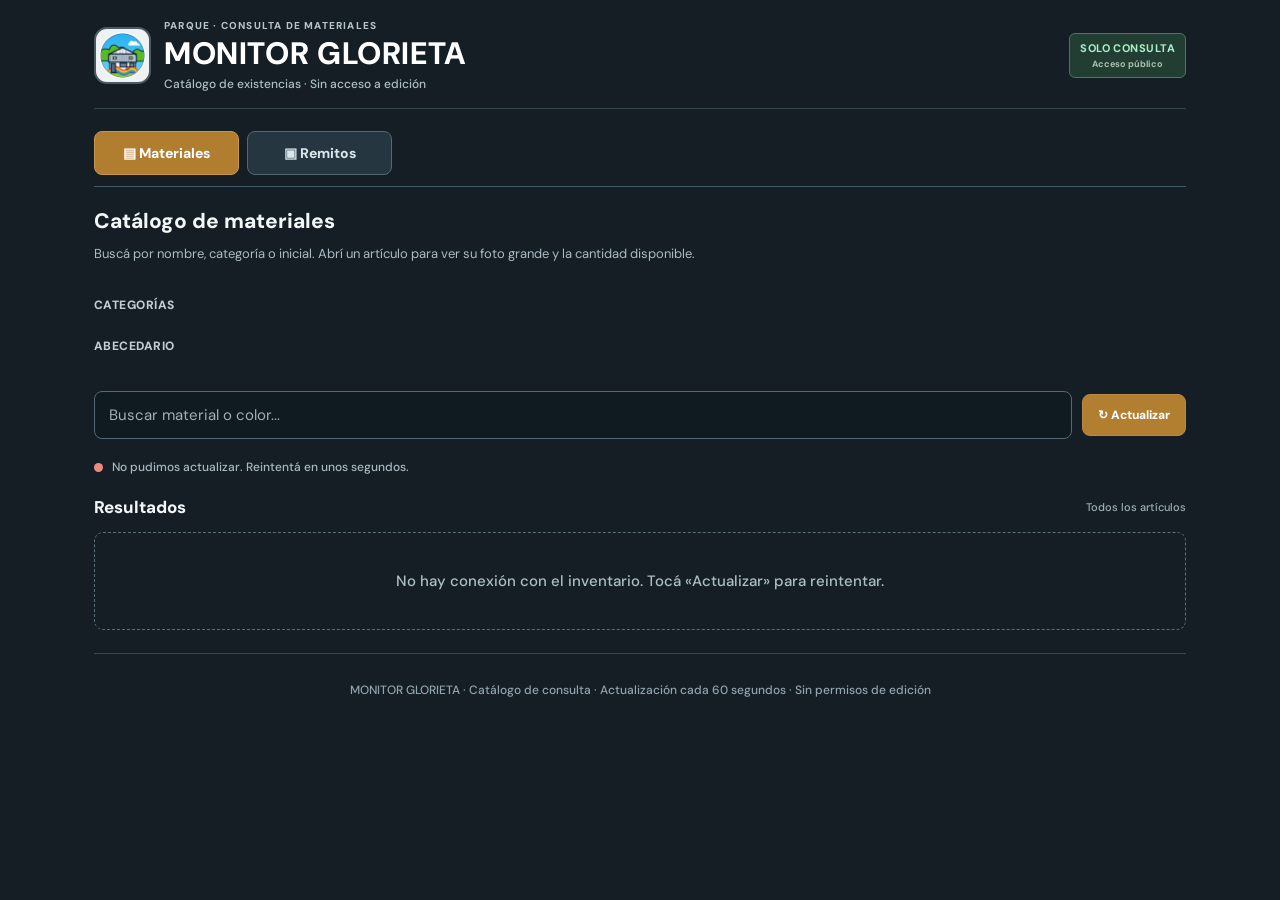
==== monitor.html @ c17a0bd2 "feat: sección Remitos preparados en Monitor con consulta y acceso PDF WhatsApp" ====
<!doctype html>
<html lang="es"><head><link rel="apple-touch-icon" sizes="180x180" href="./glorieta-icon-180.png?v=2"><link rel="icon" type="image/png" sizes="192x192" href="./glorieta-icon-192.png?v=2"><meta name="apple-mobile-web-app-capable" content="yes"><meta name="apple-mobile-web-app-status-bar-style" content="black-translucent"><link rel="manifest" href="./monitor.webmanifest"><link rel="icon" href="./favicon.svg?v=1" type="image/svg+xml"><link rel="shortcut icon" href="./favicon.svg?v=1">
<meta charset="utf-8"><meta name="viewport" content="width=device-width,initial-scale=1,viewport-fit=cover">
<meta name="theme-color" content="#19242c"><meta name="description" content="GLORIETA · Monitor de materiales. Consulta de stock compartida, solo lectura.">
<title>GLORIETA · Monitor de materiales</title>
<link rel="preconnect" href="https://fonts.googleapis.com">
<link href="https://fonts.googleapis.com/css2?family=DM+Sans:wght@400;500;600;700;800&family=Kalam:wght@400;700&family=Permanent+Marker&display=swap" rel="stylesheet">
<style>
:root{font-family:Inter,"DM Sans",Arial,sans-serif;color:#e9eef1;background:#0f151a}
*{box-sizing:border-box}body{margin:0;min-height:100vh;background:#10171c}
button,input{font:inherit}button{cursor:pointer}button:focus-visible,input:focus-visible{outline:2px solid #e4b660;outline-offset:2px}
.frame{max-width:1320px;min-height:100vh;margin:auto;padding:0;border:0;background:#11191f;box-shadow:none}
.board{min-height:100vh;background:#151e25;border:0;box-shadow:none;position:relative;overflow:visible}
.board:before{display:none}
.content{padding:0 24px 35px;max-width:1140px;margin:0 auto}
.head{display:flex;gap:13px;align-items:center;justify-content:flex-start;padding:19px 0 16px;border-bottom:1px solid #35454e;position:relative;flex-wrap:wrap}
.head .brand-logo{width:57px;height:57px;object-fit:contain;padding:3px;background:#eff2f3;border:2px solid #4b5b64;border-radius:13px;flex-shrink:0}
.head-copy{flex:1;min-width:150px}
.eyebrow{font-size:10px;letter-spacing:1.2px;font-weight:800;color:#b6c5cb;text-transform:uppercase;font-family:Inter,"DM Sans",Arial,sans-serif}
.head h1{font:800 clamp(23px,5vw,31px) Inter,"DM Sans",Arial,sans-serif;color:#fff;letter-spacing:.02em;line-height:1.2;margin:3px 0;text-shadow:none}
.subtitle{font:500 12px Inter,"DM Sans",Arial,sans-serif;color:#aebfc7;margin:4px 0 0;transform:none}
.stamp{padding:7px 10px;border-radius:6px;color:#a9efca;background:#223d32;border:1px solid #4a795f;font:750 11px Inter,"DM Sans",Arial,sans-serif;transform:none;text-align:center;letter-spacing:.04em}
.stamp small{display:block;color:#a9bfaf;font-size:9px;text-transform:none;letter-spacing:0;margin-top:3px}
.ribbon{display:none}
.stats{display:grid;grid-template-columns:repeat(3,minmax(0,1fr));gap:12px;margin:20px 0}
.stat{background:#202d36;border:1px solid #3e515b;border-radius:9px;color:#e6f0f2;min-height:95px;padding:16px;box-shadow:none;transform:none;position:relative}
.stat:nth-child(2),.stat:nth-child(3){background:#202d36;transform:none}
.stat:before{display:none}
.stat span{font:700 11px Inter,"DM Sans",Arial,sans-serif;color:#aebdc4;letter-spacing:.03em;text-transform:uppercase}
.stat b{display:block;font:800 clamp(30px,5vw,42px) Inter,"DM Sans",Arial,sans-serif;line-height:1.3;color:#fff;margin-top:4px}
.stat:nth-child(2) b{color:#82dcaa}.stat:nth-child(3) b{color:#f4b6a3}
.toolbar{display:flex;gap:10px;align-items:center;flex-wrap:wrap;margin:0 0 12px}
.search{flex:1;min-width:190px;max-width:none;border:1px solid #536874;border-radius:8px;padding:13px 14px;background:#101a21;color:#f0f5f5;box-shadow:none;font-size:15px}
.search::placeholder{color:#a1afb7}
.chip{border:1px solid #566771;background:#25333d;color:#dce6e8;border-radius:8px;padding:12px 13px;font-size:12px;font-weight:750}
.chip[aria-pressed="true"]{background:#2b5d48;color:#d9f8e8;border-color:#4e9b75}
.sync{border:1px solid #b78a47;background:#b27e30;color:#fff;border-radius:8px;padding:12px 15px;font-weight:800;box-shadow:none;font-size:12px}
.status{display:flex;align-items:center;gap:9px;color:#a7bac3;font:500 12px Inter,"DM Sans",Arial,sans-serif;min-height:22px;margin:17px 0}
.dot{width:9px;height:9px;border-radius:50%;background:#68c991;box-shadow:none;flex-shrink:0}
.dot.error{background:#ef897e;box-shadow:none}
.section-label{display:flex;justify-content:space-between;align-items:center;gap:12px;color:#f4f6f7;font-weight:800;font-size:17px;margin:18px 0 14px}
.section-label small{color:#9fafb7;font-size:11px;font-weight:500}
.cards{display:grid;grid-template-columns:repeat(2,minmax(0,1fr));gap:12px;padding:0}
.paper{position:relative;display:flex;flex-direction:column;transform:none!important;min-height:124px;border:1px solid #445763;border-radius:9px;padding:15px;background:#202e37!important;color:#eaf2f3;box-shadow:none}
.paper:before{display:none}.item-top{display:flex;gap:13px;align-items:flex-start;padding:0}
.thumb{height:75px;width:75px;flex-shrink:0;display:grid;place-items:center;background:#142029;border:1px solid #4d616b;box-shadow:none;transform:none;border-radius:7px;font-size:27px;overflow:hidden}
.thumb img{width:100%;height:100%;object-fit:cover}
.product-name{font:750 16px Inter,"DM Sans",Arial,sans-serif;line-height:1.3;color:#fff;margin:0;overflow-wrap:anywhere}
.meta{font:500 12px Inter,"DM Sans",Arial,sans-serif;color:#a7bac1;margin-top:8px}
.separator{border-top:1px solid #40525c;margin:13px 0 10px}
.stock{margin-top:auto;display:flex;align-items:center;gap:8px;flex-wrap:wrap}
.stock strong{font:850 27px Inter,"DM Sans",Arial,sans-serif;color:#eaf4f6;line-height:1.2}
.stock .unit{font:650 12px Inter,"DM Sans",Arial,sans-serif;color:#b7c5cb}
.tag{margin-left:auto;display:inline-block;transform:none;background:#284b39;border:1px solid #487b5e;border-radius:5px;color:#a9e8c3;padding:5px 7px;font:750 10px Inter,"DM Sans",Arial,sans-serif}
.tag.zero{background:#4c2829;border-color:#8b4e4b;color:#ffbdb6}
.tag.low{background:#4d3b22;border-color:#89703d;color:#f7ce84}
.empty{grid-column:1/-1;padding:38px 16px;border:1px dashed #59707c;border-radius:9px;text-align:center;font:500 15px Inter,"DM Sans",Arial,sans-serif;color:#acbfc5}
.footer{padding:28px 0;margin-top:23px;border-top:1px solid #364a54;font:500 12px Inter,"DM Sans",Arial,sans-serif;text-align:center;color:#91a5b0}
@media(max-width:680px){
 .content{padding:0 13px 30px}.head{padding:15px 0;gap:10px}.head .brand-logo{height:49px;width:49px}
 .head h1{font-size:21px}.head-copy{min-width:150px}.stamp{font-size:9px;padding:5px 8px}
 .stats{gap:8px;margin:16px 0}.stat{padding:12px 9px;min-height:79px}.stat span{font-size:9px}.stat b{font-size:27px}
 .toolbar .search{min-width:100%}.toolbar .chip,.toolbar .sync{flex:1}
 .cards{grid-template-columns:1fr;gap:10px}
 .paper{padding:13px;min-height:114px}.thumb{width:68px;height:68px}
 .product-name{font-size:15px}.stock strong{font-size:25px}.tag{font-size:10px}
}


/* Ficha de consulta: foto grande, información al costado y navegación móvil */
.paper{cursor:pointer;transition:border-color .15s,background .15s}
.paper:hover,.paper:focus-visible{border-color:#d2a453;background:#293c48!important}
.paper:focus-visible{outline:2px solid #dcb369;outline-offset:3px}
.detail-view{margin:18px 0 8px}
.detail-back{display:inline-flex;align-items:center;gap:9px;background:#263741;color:#f1f5f5;border:1px solid #637885;border-radius:8px;padding:12px 17px;font-weight:750;font-size:14px;margin:0 0 19px;cursor:pointer}
.detail-back:hover{background:#344b58}
.detail-panel{display:grid;grid-template-columns:minmax(0,1.05fr) minmax(0,1fr);gap:22px;align-items:start}
.detail-image{background:#101a21;border:1px solid #485c68;border-radius:12px;min-height:300px;aspect-ratio:1/1;display:flex;align-items:center;justify-content:center;overflow:hidden}
.detail-image img{width:100%;height:100%;max-height:650px;object-fit:contain}
.detail-placeholder{display:flex;flex-direction:column;align-items:center;gap:13px;color:#9cabb4}
.detail-placeholder span{font-size:84px}
.detail-placeholder small{font-size:13px}
.detail-info{background:#202e38;border:1px solid #435864;border-radius:12px;padding:25px;min-height:300px}
.detail-eyebrow{font-size:11px;letter-spacing:1.5px;text-transform:uppercase;color:#9eafb8;font-weight:800}
.detail-info h2{font-weight:800;font-size:clamp(24px,4vw,33px);line-height:1.2;overflow-wrap:anywhere;color:#fff;margin:10px 0 21px}
.detail-quantity{display:flex;gap:12px;align-items:baseline;flex-wrap:wrap;color:#a8eac6;padding:15px 0;border-top:1px solid #415764;border-bottom:1px solid #415764}
.detail-quantity strong{font-size:clamp(35px,7vw,49px);line-height:1.1}
.detail-quantity span{font-size:16px;font-weight:700}
.detail-state{display:inline-block;margin:16px 0 3px;padding:7px 12px;border-radius:6px;font-weight:800;font-size:11px;letter-spacing:.03em;background:#254b38;border:1px solid #4b8162;color:#a6ebc5}
.detail-state.zero{background:#4c2829;border-color:#884c49;color:#ffc2ba}
.detail-state.low{background:#4d3b22;border-color:#89703d;color:#f7ce84}
.detail-data{margin:12px 0 0;display:grid;grid-template-columns:repeat(2,minmax(0,1fr));gap:11px}
.detail-data>div{background:#16232b;border-radius:7px;padding:12px;min-width:0}
.detail-data dt{color:#97a9b3;font-size:11px;margin-bottom:7px;font-weight:700}
.detail-data dd{color:#eef4f4;font-size:14px;margin:0;font-weight:650;overflow-wrap:anywhere}
.detail-hint{font-size:12px;color:#a6b8c0;line-height:1.5;margin:18px 0 0}
[hidden]{display:none!important}
@media(max-width:720px){
 .detail-view{margin:13px 0}
 .detail-back{margin-bottom:13px;width:100%;justify-content:center}
 .detail-panel{grid-template-columns:1fr;gap:13px}
 .detail-image{min-height:0;aspect-ratio:4/3}
 .detail-image img{max-height:480px}
 .detail-info{min-height:0;padding:18px}
 .detail-info h2{font-size:23px}
 .detail-data{gap:8px}
 .detail-data>div{padding:10px}
}


/* Navegación de búsqueda sin contadores ni marketing de stock */
.catalog-intro{padding:20px 0 8px}
.catalog-intro h2{margin:0;color:#f4f7f8;font-size:21px;font-weight:800}
.catalog-intro p{font-size:13px;color:#a9bbc4;line-height:1.55;margin:9px 0}
.filters{margin:16px 0}
.filters-title{font-size:12px;font-weight:800;color:#c1ced4;letter-spacing:.04em;text-transform:uppercase;margin-bottom:9px}
.category-bar{display:flex;flex-wrap:wrap;gap:9px}
.filter-button{border:1px solid #52646c;background:#23313a;color:#e7eff0;border-radius:7px;padding:11px 15px;font-size:13px;font-weight:700}
.filter-button:hover,.letter-button:hover{background:#354a55}
.filter-button.selected,.letter-button.selected{background:#b98535;border-color:#d7a658;color:#fff}
.alphabet-bar{display:flex;gap:5px;overflow-x:auto;padding:3px 1px 9px;scrollbar-width:thin;scrollbar-color:#5d737d transparent;white-space:nowrap}
.letter-button{flex:0 0 auto;min-width:34px;height:38px;border-radius:6px;background:#202d35;color:#dce5e9;border:1px solid #50616a;font-size:12px;font-weight:750}
.letter-button:first-child{padding:0 10px}
.card-more{font-size:11px;margin-top:14px;color:#d1ac71;font-weight:750}
.paper{min-height:108px}
.stock,.separator{display:none!important}
@media(max-width:680px){
 .category-bar{display:grid;grid-template-columns:repeat(3,minmax(0,1fr));gap:7px}
 .filter-button{padding:12px 6px;font-size:12px}
 .filters{margin:14px 0}
 .catalog-intro h2{font-size:19px}
 .card-more{margin-top:9px}
}


.monitor-tabs{display:flex;gap:8px;margin-top:22px;border-bottom:1px solid #435965;padding-bottom:11px}
.monitor-tab{border:1px solid #536873;border-radius:8px;padding:12px 18px;color:#d8e5e9;background:#263640;font-size:14px;font-weight:800;min-width:145px}
.monitor-tab.active{border-color:#c79650;background:#b17d2e;color:#fff}
.remitos-view{padding-top:1px}
.remitos-cards{display:grid;grid-template-columns:repeat(2,minmax(0,1fr));gap:12px}
.remito-card{border:1px solid #465c69;border-radius:9px;background:#202e37;padding:17px;color:#ecf2f3;display:flex;flex-direction:column;gap:13px}
.remito-number{color:#f1bd71;font-size:19px;font-weight:850}
.remito-person{font-size:15px;font-weight:700;overflow-wrap:anywhere}
.remito-place{font-size:12px;color:#a8bac1;margin-top:6px;overflow-wrap:anywhere}
.remito-meta{font-size:11px;color:#a8bac1;display:flex;gap:9px;flex-wrap:wrap}
.remito-action{display:inline-flex;justify-content:center;align-items:center;text-decoration:none;color:#fff;background:#ac782c;padding:11px 15px;border-radius:7px;font-size:13px;font-weight:800}
.remito-action:hover{background:#ba883e}
.remito-info{font-size:11px;color:#aebcc3;line-height:1.5}
@media(max-width:680px){.monitor-tabs{margin-top:13px}.monitor-tab{flex:1;min-width:0;font-size:13px;padding:12px 10px}.remitos-cards{grid-template-columns:1fr}.remito-card{padding:14px}}

</style></head>
<body><div class="frame"><div class="board"><div class="content">
<header class="head">
<img class="brand-logo" src="./glorieta-icon-192.png" alt="Logo Glorieta">
<div class="head-copy"><div class="eyebrow">PARQUE · CONSULTA DE MATERIALES</div>
<h1>MONITOR GLORIETA</h1><p class="subtitle">Catálogo de existencias · Sin acceso a edición</p></div>
<div class="stamp">SOLO CONSULTA<small>Acceso público</small></div>
</header>
<nav class="monitor-tabs" aria-label="Secciones del Monitor">
<button id="tab-catalog" type="button" class="monitor-tab active" aria-current="page">▤ Materiales</button>
<button id="tab-remitos" type="button" class="monitor-tab">▣ Remitos</button>
</nav>
<div id="catalog-view">
<div class="catalog-intro"><h2>Catálogo de materiales</h2><p>Buscá por nombre, categoría o inicial. Abrí un artículo para ver su foto grande y la cantidad disponible.</p></div>
<div class="filters" aria-label="Filtrar por categoría">
<div class="filters-title">Categorías</div>
<div class="category-bar" id="categories" role="group" aria-label="Categorías de materiales"></div>
</div>
<div class="filters" aria-label="Buscar por inicial">
<div class="filters-title">Abecedario</div>
<div class="alphabet-bar" id="alphabet" role="group" aria-label="Inicial del producto"></div>
</div>
<div class="toolbar">
<input class="search" type="search" id="search" placeholder="Buscar material o color..." aria-label="Buscar productos">

<button class="sync" id="refresh" type="button">↻ Actualizar</button>
</div>
<div class="status" id="status" role="status" aria-live="polite"><span class="dot"></span><span>Conectando con el inventario...</span></div>
<div class="section-label"><span>Resultados</span><small id="filter-description">Todos los artículos</small></div><main class="cards" id="cards"><div class="empty">Consultando los materiales…</div></main>
</div>
<section id="detail-view" class="detail-view" aria-live="polite" hidden></section>
<section id="remitos-view" class="remitos-view" hidden>
 <div class="catalog-intro"><h2>Remitos preparados</h2><p>Consultá los remitos de GLORIETA y abrilos para compartir por WhatsApp o guardar como PDF. Solo se muestran los documentos listos para entregar.</p></div>
 <div class="toolbar"><input id="remitos-search" class="search" type="search" placeholder="Buscar por número, solicitante o destino..." aria-label="Buscar remitos"><button id="remitos-refresh" class="sync" type="button">↻ Actualizar</button></div>
 <div id="remitos-status" class="status" role="status" aria-live="polite">Consultando remitos...</div>
 <div id="remitos-list" class="remitos-cards"><div class="empty">Cargando documentos...</div></div>
</section>
<footer class="footer">MONITOR GLORIETA · Catálogo de consulta · Actualización cada 60 segundos · Sin permisos de edición</footer>
</div></div></div>
<script>
"use strict";
const ENDPOINT="https://czvchpltqyjqyopiiinl.supabase.co/functions/v1/glorieta-monitor";
const REMITO_ENDPOINT="https://czvchpltqyjqyopiiinl.supabase.co/functions/v1/glorieta-remito";
const $=id=>document.getElementById(id);
const escapeHtml=value=>String(value??"").replace(/[&<>"']/g,c=>({"&":"&amp;","<":"&lt;",">":"&gt;",'"':"&quot;","'":"&#39;"}[c]));
const numberFormat=new Intl.NumberFormat("es-AR",{maximumFractionDigits:2});
let all=[],loading=false,category="Todas",letter="Todas";
let currentSection="catalog",publicRemitos=[],remitosLoading=false,remitosLoaded=false;
const categoryNames=["Todas","Deportes","Farmacia","Librería","Taller","Varios"];
const letters=["Todas",..."ABCDEFGHIJKLMNÑOPQRSTUVWXYZ"];
function setTab(tab){
 currentSection=tab;
 const showRemitos=tab==="remitos";
 $("tab-catalog").classList.toggle("active",!showRemitos);
 $("tab-remitos").classList.toggle("active",showRemitos);
 $("tab-catalog").setAttribute("aria-current",showRemitos?"false":"page");
 $("tab-remitos").setAttribute("aria-current",showRemitos?"page":"false");
 $("remitos-view").hidden=!showRemitos;
 $("catalog-view").hidden=showRemitos;
 $("detail-view").hidden=true;
 if(showRemitos){
  history.replaceState(null,"",location.pathname+location.search+"#remitos");
  if(!remitosLoaded)loadPublicRemitos();
  else paintPublicRemitos();
 }else{
  history.replaceState(null,"",location.pathname+location.search);
  showCatalog();
 }
}
function paintPublicRemitos(){
 const needle=normalize($("remitos-search").value.trim());
 const list=publicRemitos.filter(r=>[r.numero,"REM-"+String(r.numero).padStart(5,"0"),r.solicitante_nombre,r.solicitante_apellido,r.destino].some(x=>normalize(x).includes(needle)));
 const root=$("remitos-list");
 if(!list.length){root.innerHTML='<div class="empty">'+(publicRemitos.length?"No encontramos remitos con esa búsqueda.":"Todavía no hay remitos preparados para consultar.")+'</div>';return}
 root.innerHTML=list.map(r=>{
  const url="./remito.html?id="+encodeURIComponent(r.id);
  const label="REM-"+String(r.numero).padStart(5,"0");
  const date=new Date(r.created_at).toLocaleDateString("es-AR");
  return '<article class="remito-card"><div><div class="remito-number">'+escapeHtml(label)+'</div><div class="remito-person">'+escapeHtml(r.solicitante_nombre+" "+r.solicitante_apellido)+'</div><div class="remito-place">Destino: '+escapeHtml(r.destino)+'</div></div><div class="remito-meta"><span>'+escapeHtml(date)+'</span><span>'+(r.es_prestamo?"Préstamo · devolución abierta":"Entrega de materiales")+'</span></div><a class="remito-action" href="'+escapeHtml(url)+'">Abrir remito · Compartir / PDF →</a><div class="remito-info">Documento de consulta. El enlace permite abrir el remito sin permisos de edición.</div></article>'
 }).join("");
}
async function loadPublicRemitos(){
 if(remitosLoading)return;
 remitosLoading=true;
 $("remitos-refresh").disabled=true;
 $("remitos-status").textContent="Actualizando lista de remitos...";
 try{
  const resp=await fetch(REMITO_ENDPOINT+"?list=1",{cache:"no-store"});
  if(!resp.ok)throw Error("No se pudo consultar el servidor");
  const body=await resp.json();
  if(!Array.isArray(body.remitos))throw Error("Respuesta no válida");
  publicRemitos=body.remitos;remitosLoaded=true;
  $("remitos-status").textContent="Lista de remitos preparados · Actualizada "+new Date().toLocaleTimeString("es-AR",{hour:"2-digit",minute:"2-digit"});
  paintPublicRemitos();
 }catch(e){
  $("remitos-status").textContent=e.message;
  if(!remitosLoaded)$("remitos-list").innerHTML='<div class="empty">No se pudieron cargar los remitos. Tocá «Actualizar» para reintentar.</div>';
 }finally{remitosLoading=false;$("remitos-refresh").disabled=false}
}

function currentCode(){
 const m=location.hash.match(/^#producto=(.*)$/);
 if(!m)return null;
 try{return decodeURIComponent(m[1])}catch{return null}
}
function detailFields(p){
 const vals=[["Categoría",p.category],["Código",p.code],["Color / variante",p.color],["Presentación",p.package_size],["Ubicación",p.location],["Vencimiento",p.expiration_date ? new Date(p.expiration_date+"T12:00:00").toLocaleDateString("es-AR") : "No informado"]];
 return vals.map(([label,value])=>'<div><dt>'+escapeHtml(label)+'</dt><dd>'+escapeHtml(value||"—")+'</dd></div>').join("");
}
function showDetail(code,focus=false){
 currentSection="catalog";$("remitos-view").hidden=true;
 const p=all.find(x=>x.code===code);
 if(!p){showCatalog();return}
 $("catalog-view").hidden=true;
 const box=$("detail-view");box.hidden=false;
 const qty=Number(p.quantity)||0,zero=qty<=0,low=qty>0&&qty<=3;
 const image=p.photo_url?'<img src="'+escapeHtml(p.photo_url)+'" alt="Foto ampliada de '+escapeHtml(p.name)+'" referrerpolicy="no-referrer">':'<div class="detail-placeholder"><span aria-hidden="true">📦</span><small>Este artículo todavía no tiene fotografía</small></div>';
 box.innerHTML='<button type="button" class="detail-back" id="detail-back">← Volver al catálogo</button><div class="detail-panel"><div class="detail-image">'+image+'</div><div class="detail-info"><div class="detail-eyebrow">Ficha del material · Solo consulta</div><h2>'+escapeHtml(p.name)+'</h2><div class="detail-quantity"><strong>'+numberFormat.format(qty)+'</strong><span>'+escapeHtml(p.unit||"unidades")+' disponibles</span></div><span class="detail-state '+(zero?"zero":low?"low":"")+'">'+(zero?"SIN STOCK":low?"QUEDAN POCOS":"DISPONIBLE")+'</span><dl class="detail-data">'+detailFields(p)+'</dl><p class="detail-hint">Información del inventario de GLORIETA. Esta pantalla no permite modificar cantidades ni reservar productos.</p></div></div>';
 $("detail-back").addEventListener("click",()=>{
  history.pushState(null,"",location.pathname+location.search);
  showCatalog(true);
 });
 if(focus){window.scrollTo(0,0);$("detail-back").focus({preventScroll:true})}
}
function showCatalog(focus=false){
 if(currentSection==="remitos")return;
 $("detail-view").hidden=true;
 $("catalog-view").hidden=false;
 if(focus){window.scrollTo(0,0);$("search").focus({preventScroll:true})}
}
function syncRoute(){
 if(location.hash==="#remitos"){currentSection="remitos";setTab("remitos");return}
 if(currentSection==="remitos"){currentSection="catalog";setTab("catalog")}
 const code=currentCode();
 if(code && all.length)showDetail(code);
 else if(!code)showCatalog();
}
function openDetail(code){
 history.pushState({code},"","#producto="+encodeURIComponent(code));
 showDetail(code,true);
}
window.addEventListener("popstate",syncRoute);
window.addEventListener("hashchange",syncRoute);

function normalize(s){return String(s??"").normalize("NFD").replace(/[\\u0300-\\u036f]/g,"").toLocaleUpperCase("es-AR")}
function renderFilters(){
 const cats=$("categories");cats.replaceChildren();
 for(const val of categoryNames){
  const b=document.createElement("button");b.type="button";b.className="filter-button"+(category===val?" selected":"");b.textContent=val;b.setAttribute("aria-pressed",String(category===val));
  b.addEventListener("click",()=>{category=val;paint()});cats.appendChild(b);
 }
 const abc=$("alphabet");abc.replaceChildren();
 for(const val of letters){
  const b=document.createElement("button");b.type="button";b.className="letter-button"+(letter===val?" selected":"");b.textContent=val==="Todas"?"Todas":val;b.setAttribute("aria-pressed",String(letter===val));
  b.addEventListener("click",()=>{letter=val;paint()});abc.appendChild(b);
 }
}
function paint(){
 const q=normalize($("search").value.trim());
 const filtered=all.filter(p=>(category==="Todas"||(p.category||"Varios")===category)
    &&(letter==="Todas"||(letter==="Ñ"?String(p.name||"").trim().toLocaleUpperCase("es-AR").startsWith("Ñ"):normalize(p.name).startsWith(letter)))
    &&[p.name,p.color,p.package_size,p.category].some(value=>normalize(value).includes(q)));
 $("filter-description").textContent=[category!=="Todas"?category:"Todas las categorías",letter!=="Todas"?"Letra "+letter:null].filter(Boolean).join(" · ");
 renderFilters();
 const frag=document.createDocumentFragment();
 if(!filtered.length){
  const node=document.createElement("div");node.className="empty";node.textContent=all.length?"No encontramos artículos para estos filtros. Podés cambiar la categoría, la letra o la búsqueda.":"El inventario todavía está vacío.";frag.appendChild(node);
 }
 for(const p of filtered){
  const el=document.createElement("article");el.className="paper";el.tabIndex=0;el.setAttribute("role","button");el.setAttribute("aria-label","Ver foto y detalles de "+p.name);el.addEventListener("click",()=>openDetail(p.code));el.addEventListener("keydown",e=>{if(e.key==="Enter"||e.key===" "){e.preventDefault();openDetail(p.code)}});
  const image=p.photo_url?'<img loading="lazy" referrerpolicy="no-referrer" src="'+escapeHtml(p.photo_url)+'" alt="Foto del artículo">':"📦";
  el.innerHTML='<div class="item-top"><div class="thumb">'+image+'</div><div><h2 class="product-name">'+escapeHtml(p.name)+'</h2><div class="meta">'+escapeHtml(p.category||"Varios")+(p.package_size?' · '+escapeHtml(p.package_size):"")+'</div><div class="card-more">Ver fotografía y detalle →</div></div></div>';
  frag.appendChild(el);
 }
 $("cards").replaceChildren(frag);
}
function setStatus(message,error=false){
 $("status").replaceChildren();
 const dot=document.createElement("span");dot.className="dot"+(error?" error":"");
 const label=document.createElement("span");label.textContent=message;
 $("status").append(dot,label);
}
async function refresh(){
 if(loading)return;
 loading=true;$("refresh").disabled=true;
 setStatus("Actualizando cantidades...");
 try{
  const controller=new AbortController();
  const timeout=setTimeout(()=>controller.abort(),14000);
  let res;
  try{res=await fetch(ENDPOINT,{method:"GET",cache:"no-store",signal:controller.signal})}finally{clearTimeout(timeout)}
  if(!res.ok)throw new Error("El servidor respondió "+res.status);
  const data=await res.json();
  if(!Array.isArray(data.products))throw Error("Respuesta incompleta");
  all=data.products;paint();syncRoute();
  setStatus("Inventario actualizado · "+new Date().toLocaleTimeString("es-AR",{hour:"2-digit",minute:"2-digit"})+" · Solo consulta");
 }catch(e){
  setStatus("No pudimos actualizar. "+(all.length?"Se muestran los últimos datos recibidos.":"Reintentá en unos segundos."),true);
  if(!all.length)$("cards").innerHTML='<div class="empty">No hay conexión con el inventario. Tocá «Actualizar» para reintentar.</div>';
 }finally{loading=false;$("refresh").disabled=false}
}
$("search").addEventListener("input",paint);

$("refresh").addEventListener("click",refresh);
document.addEventListener("visibilitychange",()=>{if(!document.hidden)refresh()});
$("tab-catalog").addEventListener("click",()=>setTab("catalog"));
$("tab-remitos").addEventListener("click",()=>setTab("remitos"));
$("remitos-search").addEventListener("input",paintPublicRemitos);
$("remitos-refresh").addEventListener("click",loadPublicRemitos);
refresh();if(location.hash==="#remitos")setTab("remitos");
setInterval(()=>{if(!document.hidden){if(currentSection==="remitos")loadPublicRemitos();else refresh()}},60000);
</script></body></html>
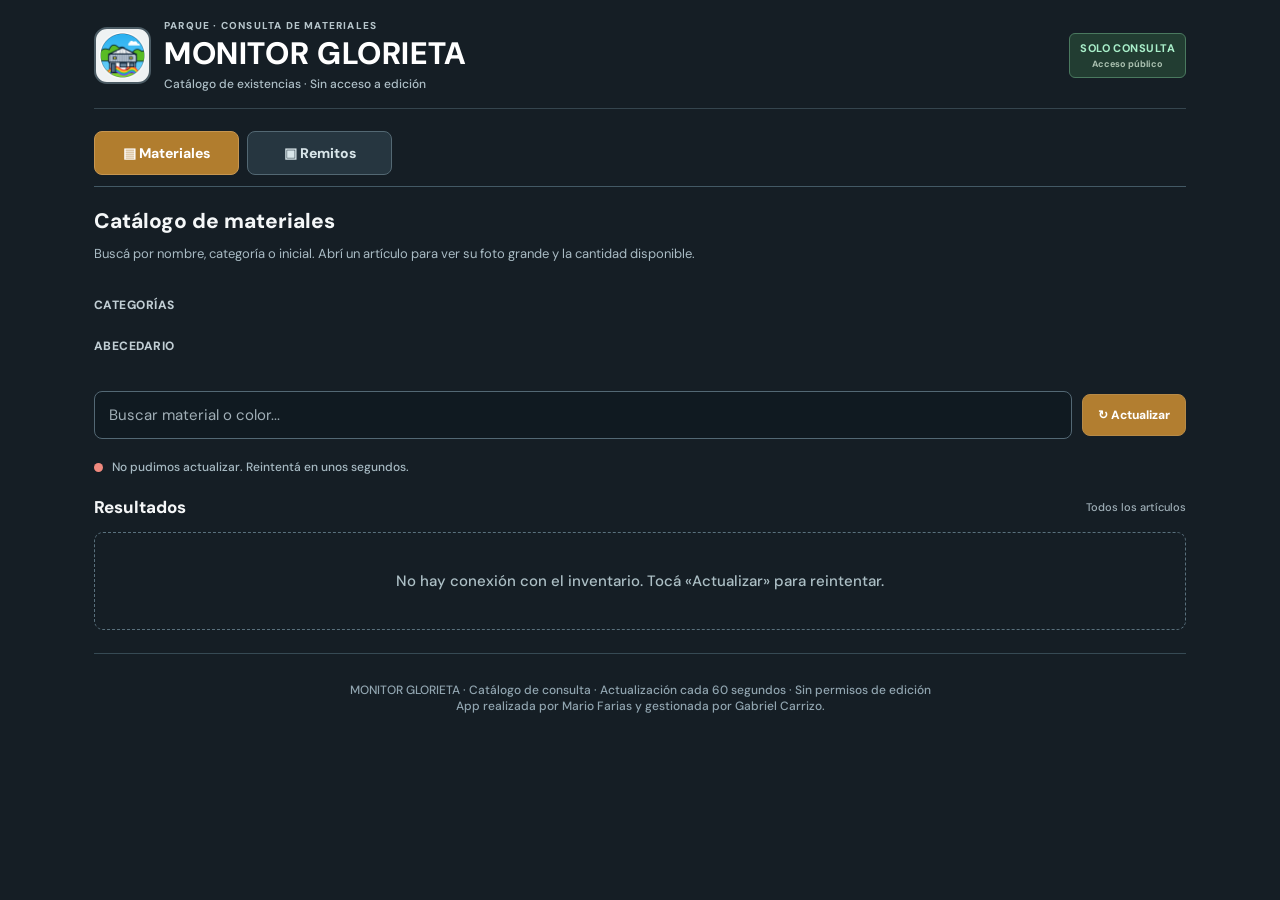
==== commit 3bbb33a1: "Agregar créditos al pie de Glorieta y Monitor" ====
--- a/monitor.html
+++ b/monitor.html
@@ -185,7 +185,8 @@
  <div id="remitos-status" class="status" role="status" aria-live="polite">Consultando remitos...</div>
  <div id="remitos-list" class="remitos-cards"><div class="empty">Cargando documentos...</div></div>
 </section>
-<footer class="footer">MONITOR GLORIETA · Catálogo de consulta · Actualización cada 60 segundos · Sin permisos de edición</footer>
+<footer class="footer">MONITOR GLORIETA · Catálogo de consulta · Actualización cada 60 segundos · Sin permisos de edición<br>
+<span>App realizada por Mario Farias y gestionada por Gabriel Carrizo.</span></footer>
 </div></div></div>
 <script>
 "use strict";
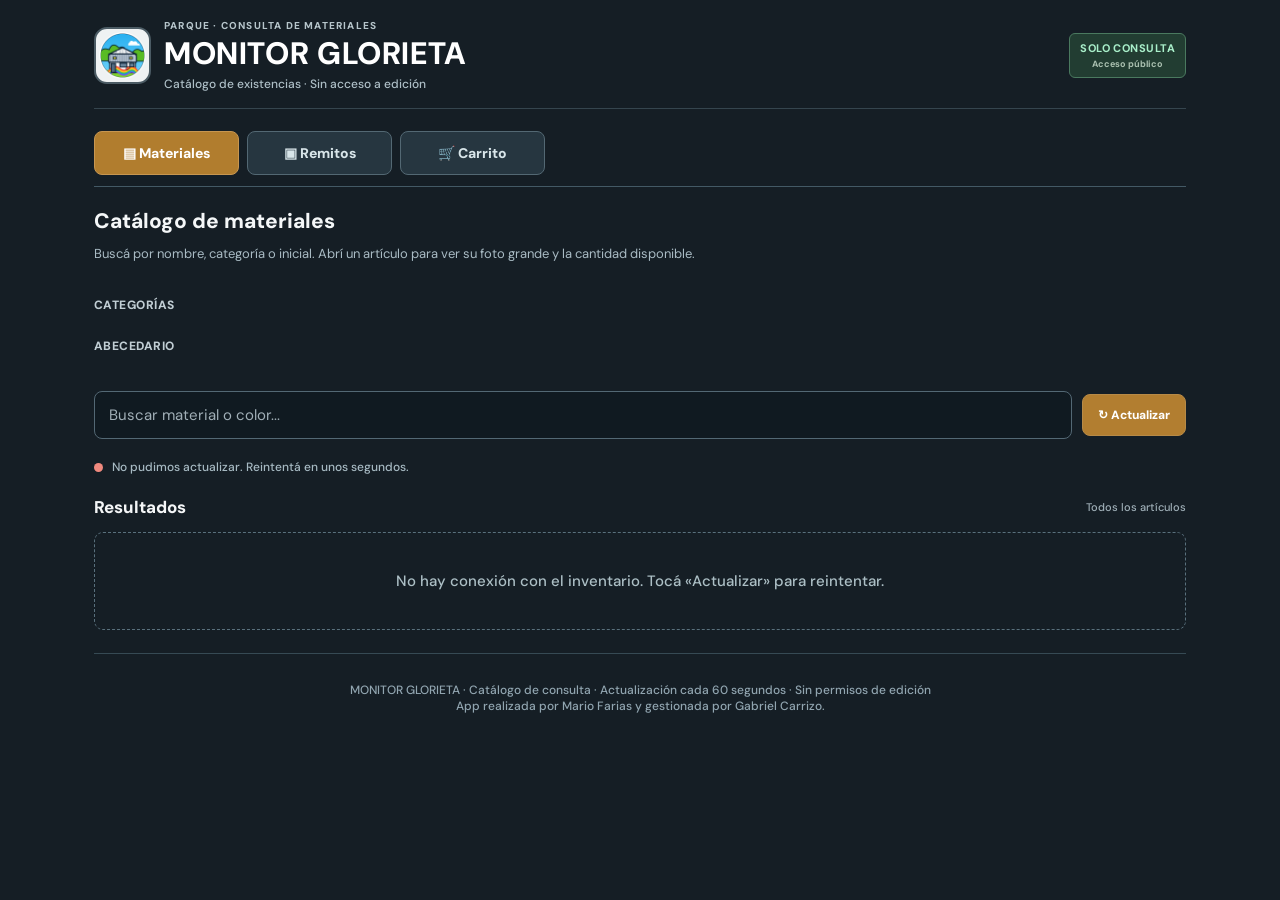
==== commit 21311928: "feat: cart tab, add material actions and request checkout on Monitor" ====
--- a/monitor.html
+++ b/monitor.html
@@ -148,8 +148,19 @@
 .remito-info{font-size:11px;color:#aebcc3;line-height:1.5}
 @media(max-width:680px){.monitor-tabs{margin-top:13px}.monitor-tab{flex:1;min-width:0;font-size:13px;padding:12px 10px}.remitos-cards{grid-template-columns:1fr}.remito-card{padding:14px}}
 
+
+.cart-add{margin-top:10px;padding:10px 13px;border:1px solid #ce9f54;background:#855f27;color:#fff;border-radius:7px;font-weight:800;font-size:13px;align-self:flex-start}
+.cart-add:hover{background:#a47431}
+.cart-row{display:flex;align-items:center;justify-content:space-between;gap:15px;padding:14px;background:#23323b;border:1px solid #445967;border-radius:9px;flex-wrap:wrap}
+.cart-row small{display:block;margin-top:5px;color:#b4c4cc}
+.cart-quantity{display:flex;gap:9px;align-items:center}.cart-quantity button{border:1px solid #586f7b;color:#fff;background:#32434f;border-radius:6px;padding:9px 12px}
+.cart-fields{display:grid;grid-template-columns:repeat(2,minmax(0,1fr));gap:12px;margin:17px 0}
+.cart-fields label{display:flex;flex-direction:column;gap:6px;font-size:13px;font-weight:700;color:#e1e8eb}
+.cart-fields input,.cart-fields select,.cart-fields textarea{width:100%;border:1px solid #526b78;color:#fff;background:#111b23;border-radius:7px;padding:12px}
+.cart-notice{position:fixed;bottom:22px;left:50%;transform:translateX(-50%);background:#e2f3e9;color:#152720;padding:12px 18px;border-radius:10px;z-index:25;box-shadow:0 8px 24px #0009}
+@media(max-width:700px){.cart-fields{grid-template-columns:1fr}.monitor-tab{min-width:0;padding:10px 7px;font-size:12px}.monitor-tabs{gap:5px}}
 </style></head>
-<body><div class="frame"><div class="board"><div class="content">
+<body<div class="frame"><div class="board"><div class="content">
 <header class="head">
 <img class="brand-logo" src="./glorieta-icon-192.png" alt="Logo Glorieta">
 <div class="head-copy"><div class="eyebrow">PARQUE · CONSULTA DE MATERIALES</div>
@@ -159,6 +170,7 @@
 <nav class="monitor-tabs" aria-label="Secciones del Monitor">
 <button id="tab-catalog" type="button" class="monitor-tab active" aria-current="page">▤ Materiales</button>
 <button id="tab-remitos" type="button" class="monitor-tab">▣ Remitos</button>
+<button id="tab-cart" type="button" class="monitor-tab">🛒 Carrito<span id="cart-count"></span></button>
 </nav>
 <div id="catalog-view">
 <div class="catalog-intro"><h2>Catálogo de materiales</h2><p>Buscá por nombre, categoría o inicial. Abrí un artículo para ver su foto grande y la cantidad disponible.</p></div>
@@ -179,6 +191,27 @@
 <div class="section-label"><span>Resultados</span><small id="filter-description">Todos los artículos</small></div><main class="cards" id="cards"><div class="empty">Consultando los materiales…</div></main>
 </div>
 <section id="detail-view" class="detail-view" aria-live="polite" hidden></section>
+<section id="cart-view" class="remitos-view" hidden>
+ <div class="catalog-intro"><h2>🛒 Pedido de materiales</h2><p>Elegí materiales del catálogo. GLORIETA revisa y prepara el pedido antes de entregarlo. El stock no se descuenta al enviarlo.</p></div>
+ <button type="button" class="detail-back" id="cart-back">← Seguir eligiendo materiales</button>
+ <div id="cart-success" class="badge-note" role="status" hidden></div>
+ <div id="cart-items" class="remitos-list"></div><p id="cart-summary" class="mini"></p>
+ <form id="cart-form" class="paper" hidden>
+  <h2>¿Para quién es el pedido?</h2>
+  <div class="cart-fields">
+   <label>Nombre de quien solicita *<input name="nombre" maxlength="100" required autocomplete="given-name"></label>
+   <label>Apellido de quien solicita *<input name="apellido" maxlength="100" required autocomplete="family-name"></label>
+   <label>Para quién / sector o institución *<input name="para_quien" maxlength="160" required placeholder="Ej.: Sala de juegos"></label>
+   <label>Destino o lugar de entrega *<input name="destino" maxlength="160" required placeholder="Ej.: Depósito, sede norte"></label>
+   <label>Tipo de pedido<select name="tipo"><option value="entrega">Entrega</option><option value="prestamo">Préstamo</option></select></label>
+   <label>Observaciones<textarea name="observaciones" maxlength="800" rows="2" placeholder="Aclaraciones opcionales"></textarea></label>
+  </div>
+  <label style="display:none">Sitio web<input name="website" tabindex="-1" autocomplete="off"></label>
+  <p class="mini">GLORIETA podrá editar o cancelar antes de preparar. El stock se descuenta solo al confirmar la entrega.</p>
+  <button class="sync" type="submit" id="cart-submit">Enviar pedido a GLORIETA</button>
+ </form>
+</section>
+<div id="cart-notice" class="cart-notice" role="status" hidden></div>
 <section id="remitos-view" class="remitos-view" hidden>
  <div class="catalog-intro"><h2>Remitos preparados</h2><p>Consultá los remitos de GLORIETA y abrilos para compartir por WhatsApp o guardar como PDF. Solo se muestran los documentos listos para entregar.</p></div>
  <div class="toolbar"><input id="remitos-search" class="search" type="search" placeholder="Buscar por número, solicitante o destino..." aria-label="Buscar remitos"><button id="remitos-refresh" class="sync" type="button">↻ Actualizar</button></div>
@@ -197,9 +230,10 @@
 const numberFormat=new Intl.NumberFormat("es-AR",{maximumFractionDigits:2});
 let all=[],loading=false,category="Todas",letter="Todas";
 let currentSection="catalog",publicRemitos=[],remitosLoading=false,remitosLoaded=false;
-const categoryNames=["Todas","Deportes","Farmacia","Librería","Taller","Varios"];
+const categoryNames=["Todas","Deportes","Farmacia","Librería","Taller","Juegos","Varios"];
 const letters=["Todas",..."ABCDEFGHIJKLMNÑOPQRSTUVWXYZ"];
 function setTab(tab){
+ window.GlorietaCart?.hide();
  currentSection=tab;
  const showRemitos=tab==="remitos";
  $("tab-catalog").classList.toggle("active",!showRemitos);
@@ -266,7 +300,7 @@
  const box=$("detail-view");box.hidden=false;
  const qty=Number(p.quantity)||0,zero=qty<=0,low=qty>0&&qty<=3;
  const image=p.photo_url?'<img src="'+escapeHtml(p.photo_url)+'" alt="Foto ampliada de '+escapeHtml(p.name)+'" referrerpolicy="no-referrer">':'<div class="detail-placeholder"><span aria-hidden="true">📦</span><small>Este artículo todavía no tiene fotografía</small></div>';
- box.innerHTML='<button type="button" class="detail-back" id="detail-back">← Volver al catálogo</button><div class="detail-panel"><div class="detail-image">'+image+'</div><div class="detail-info"><div class="detail-eyebrow">Ficha del material · Solo consulta</div><h2>'+escapeHtml(p.name)+'</h2><div class="detail-quantity"><strong>'+numberFormat.format(qty)+'</strong><span>'+escapeHtml(p.unit||"unidades")+' disponibles</span></div><span class="detail-state '+(zero?"zero":low?"low":"")+'">'+(zero?"SIN STOCK":low?"QUEDAN POCOS":"DISPONIBLE")+'</span><dl class="detail-data">'+detailFields(p)+'</dl><p class="detail-hint">Información del inventario de GLORIETA. Esta pantalla no permite modificar cantidades ni reservar productos.</p></div></div>';
+ box.innerHTML='<button type="button" class="detail-back" id="detail-back">← Volver al catálogo</button><div class="detail-panel"><div class="detail-image">'+image+'</div><div class="detail-info"><div class="detail-eyebrow">Ficha del material · Solo consulta</div><h2>'+escapeHtml(p.name)+'</h2><div class="detail-quantity"><strong>'+numberFormat.format(qty)+'</strong><span>'+escapeHtml(p.unit||"unidades")+' disponibles</span></div><span class="detail-state '+(zero?"zero":low?"low":"")+'">'+(zero?"SIN STOCK":low?"QUEDAN POCOS":"DISPONIBLE")+'</span><dl class="detail-data">'+detailFields(p)+'</dl><p class="detail-hint">Información del inventario de GLORIETA. El pedido se confirmará en administración.</p><button type="button" class="cart-add" data-cart-code="'+escapeHtml(p.code)+'">+ Agregar al carrito</button></div></div>';
  $("detail-back").addEventListener("click",()=>{
   history.pushState(null,"",location.pathname+location.search);
   showCatalog(true);
@@ -320,7 +354,7 @@
  for(const p of filtered){
   const el=document.createElement("article");el.className="paper";el.tabIndex=0;el.setAttribute("role","button");el.setAttribute("aria-label","Ver foto y detalles de "+p.name);el.addEventListener("click",()=>openDetail(p.code));el.addEventListener("keydown",e=>{if(e.key==="Enter"||e.key===" "){e.preventDefault();openDetail(p.code)}});
   const image=p.photo_url?'<img loading="lazy" referrerpolicy="no-referrer" src="'+escapeHtml(p.photo_url)+'" alt="Foto del artículo">':"📦";
-  el.innerHTML='<div class="item-top"><div class="thumb">'+image+'</div><div><h2 class="product-name">'+escapeHtml(p.name)+'</h2><div class="meta">'+escapeHtml(p.category||"Varios")+(p.package_size?' · '+escapeHtml(p.package_size):"")+'</div><div class="card-more">Ver fotografía y detalle →</div></div></div>';
+  el.innerHTML='<div class="item-top"><div class="thumb">'+image+'</div><div><h2 class="product-name">'+escapeHtml(p.name)+'</h2><div class="meta">'+escapeHtml(p.category||"Varios")+(p.package_size?' · '+escapeHtml(p.package_size):"")+'</div><div class="card-more">Ver fotografía y detalle →</div></div></div><button class="cart-add" type="button" data-cart-code="'+escapeHtml(p.code)+'">+ Agregar al carrito</button>';
   frag.appendChild(el);
  }
  $("cards").replaceChildren(frag);
@@ -360,4 +394,4 @@
 $("remitos-refresh").addEventListener("click",loadPublicRemitos);
 refresh();if(location.hash==="#remitos")setTab("remitos");
 setInterval(()=>{if(!document.hidden){if(currentSection==="remitos")loadPublicRemitos();else refresh()}},60000);
-</script></body></html>+</script><script src="./monitor-cart.js?v=1"></script></body></html>
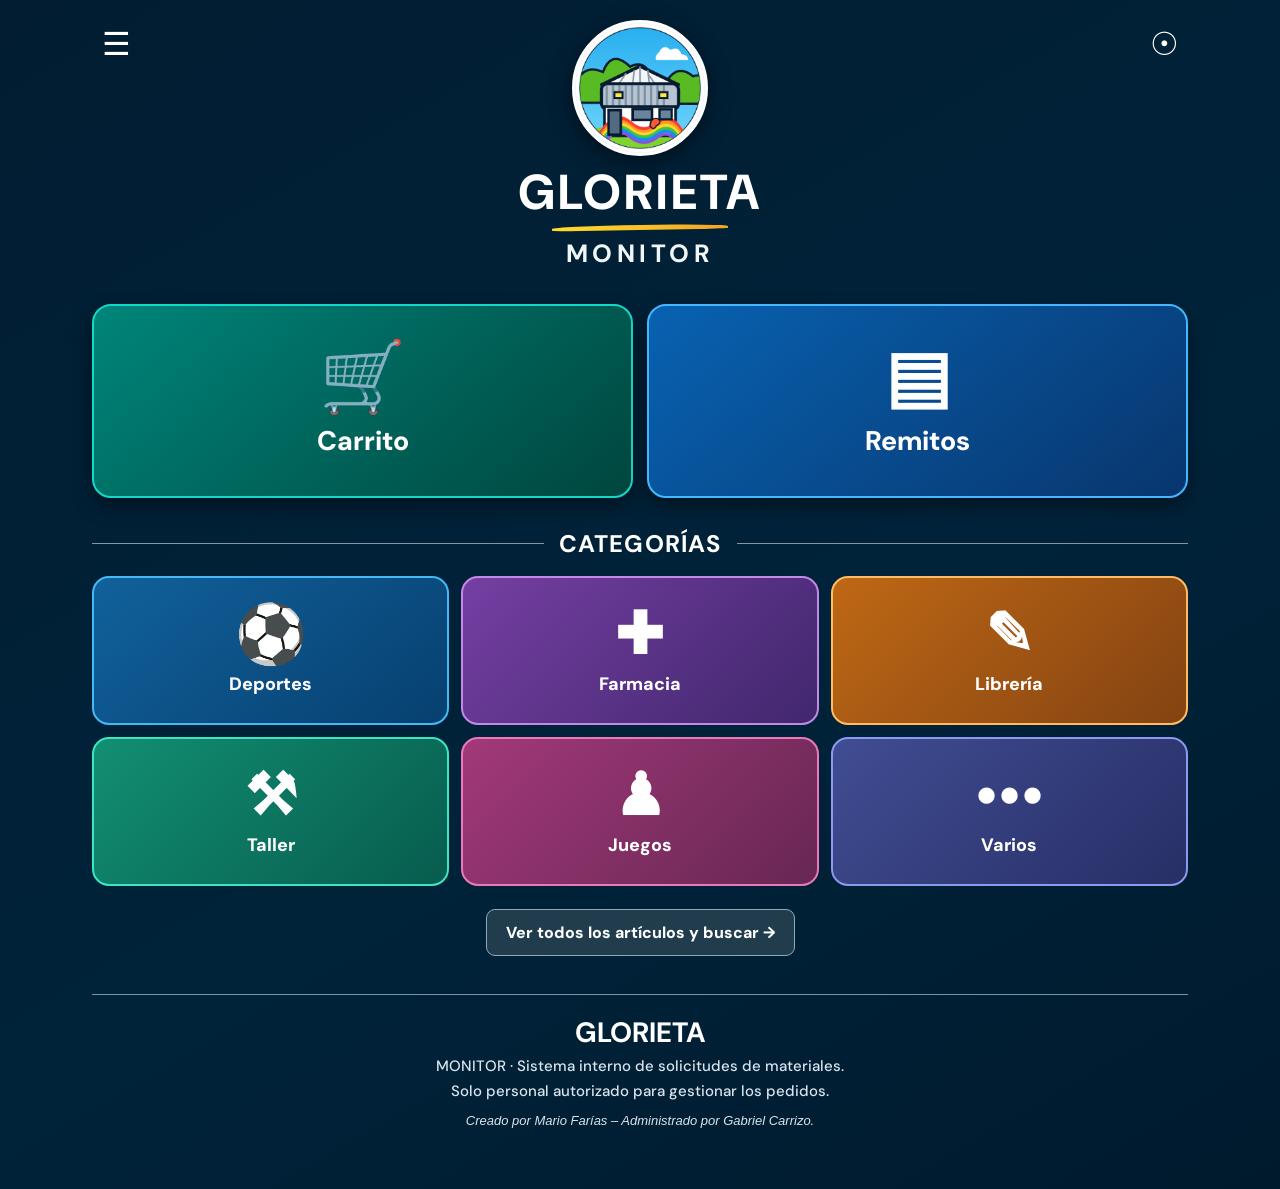
==== commit e27af84f: "feat: Monitor home with real Glorieta logo, cart/remitos and six categories; remove alphabet" ====
--- a/monitor.html
+++ b/monitor.html
@@ -159,28 +159,75 @@
 .cart-fields input,.cart-fields select,.cart-fields textarea{width:100%;border:1px solid #526b78;color:#fff;background:#111b23;border-radius:7px;padding:12px}
 .cart-notice{position:fixed;bottom:22px;left:50%;transform:translateX(-50%);background:#e2f3e9;color:#152720;padding:12px 18px;border-radius:10px;z-index:25;box-shadow:0 8px 24px #0009}
 @media(max-width:700px){.cart-fields{grid-template-columns:1fr}.monitor-tab{min-width:0;padding:10px 7px;font-size:12px}.monitor-tabs{gap:5px}}
+
+/* Inicio MONITOR GLORIETA: identidad de la app y categorías actuales */
+body{background:#001a2c}.frame{background:linear-gradient(150deg,#021d32,#00233a 58%,#001a2d)}.board{background:transparent}.content{padding:0 22px 35px}
+.head{display:grid;grid-template-columns:48px 1fr 48px;text-align:center;align-items:start;gap:8px;justify-items:center;border:0;padding:20px 0 11px;flex-wrap:nowrap}
+.head-copy{min-width:0;display:flex;flex-direction:column;align-items:center}
+.head .brand-logo{width:clamp(99px,18vw,136px);height:clamp(99px,18vw,136px);border-radius:50%;padding:0;border:3px solid #fff;background:#eef5f6;box-shadow:0 7px 25px #0007}
+.head h1{font-size:clamp(30px,7vw,49px);letter-spacing:.065em;margin:7px 0 0;font-weight:800}
+.brand-stroke{width:min(72%,280px);height:5px;background:linear-gradient(90deg,#ffdd2c,#f2a323);border-radius:90% 90% 30% 30%;transform:rotate(-1deg);margin:3px auto 7px}
+.head .subtitle{font-size:clamp(16px,3.6vw,25px);font-weight:700;letter-spacing:.18em;color:#f0f5f6;margin:0}
+.home-icon{background:transparent;border:0;font-size:32px;color:#fff;min-width:42px;min-height:48px;cursor:pointer}
+.head.compact{padding:8px 0}.head.compact .brand-logo{width:55px;height:55px}.head.compact h1{font-size:24px;margin:0}.head.compact .brand-stroke{height:3px;margin:2px auto}.head.compact .subtitle{font-size:11px}
+.home-actions{display:grid;grid-template-columns:repeat(2,minmax(0,1fr));gap:14px;margin:23px 0 30px}
+.home-action{display:flex;flex-direction:column;align-items:center;justify-content:center;gap:10px;min-width:0;min-height:clamp(138px,23vw,194px);padding:15px 8px;border-radius:19px;border:2px solid #13d8c7;background:linear-gradient(140deg,#00857a,#00463e);color:#fff;box-shadow:0 9px 20px #0006;font-size:clamp(17px,4vw,27px);font-weight:800}
+.home-action-icon{font-size:clamp(42px,8vw,70px);line-height:1}
+.home-remitos{border-color:#46b7ff;background:linear-gradient(140deg,#0862b1,#08366e)}
+.home-action:hover,.home-category:hover,.home-all:hover{filter:brightness(1.12)}
+.home-section-heading{display:flex;align-items:center;gap:15px;justify-content:center;margin:8px 0 17px;color:#fff;font-size:clamp(17px,4vw,24px);letter-spacing:.05em}
+.home-section-heading:before,.home-section-heading:after{content:"";height:1px;background:#8497a4;flex:1}
+.home-categories{display:grid;grid-template-columns:repeat(3,minmax(0,1fr));gap:12px}
+.home-category{display:flex;flex-direction:column;gap:9px;align-items:center;justify-content:center;min-height:clamp(107px,18vw,149px);border-radius:17px;border:2px solid #44b9f6;color:#fff;background:linear-gradient(140deg,#11619b,#074070);font-weight:800;font-size:clamp(12px,2.7vw,18px)}
+.home-category span{font-size:clamp(37px,6.7vw,58px);line-height:1}
+.cat-farmacia{background:linear-gradient(135deg,#753fa3,#41276d);border-color:#c28ae6}
+.cat-libreria{background:linear-gradient(135deg,#bf6815,#834312);border-color:#ffbc62}
+.cat-taller{background:linear-gradient(135deg,#128f73,#075c4e);border-color:#3ce6c4}
+.cat-juegos{background:linear-gradient(135deg,#a23978,#672754);border-color:#eb79ba}
+.cat-varios{background:linear-gradient(135deg,#414d93,#272f66);border-color:#8b99ef}
+.home-all{display:block;margin:23px auto 9px;border:1px solid #8fa9b8;background:#213c4c;color:#fff;border-radius:9px;padding:12px 19px;font-weight:800}
+#monitor-section-back{margin:15px 0 0}
+#monitor-section-back .detail-back{margin:0}
+.footer{display:flex;flex-direction:column;gap:5px;align-items:center;border-top:1px solid #7895a4;color:#d8e4ec;font-size:clamp(11px,2.6vw,15px);margin-top:38px;padding:19px 0 26px}
+.footer strong{font-size:clamp(20px,4vw,28px);color:#fff}.footer em{margin-top:7px;font-size:clamp(10px,2.4vw,13px)}
+@media(max-width:650px){.content{padding:0 12px 30px}.head{grid-template-columns:37px 1fr 37px}.head .brand-logo{width:106px;height:106px}.head h1{font-size:34px}.home-actions{gap:10px}.home-action{min-height:133px}.home-categories{gap:8px}.home-category{min-height:109px;border-radius:13px}.home-category span{font-size:40px}}
 </style></head>
-<body<div class="frame"><div class="board"><div class="content">
-<header class="head">
-<img class="brand-logo" src="./glorieta-icon-192.png" alt="Logo Glorieta">
-<div class="head-copy"><div class="eyebrow">PARQUE · CONSULTA DE MATERIALES</div>
-<h1>MONITOR GLORIETA</h1><p class="subtitle">Catálogo de existencias · Sin acceso a edición</p></div>
-<div class="stamp">SOLO CONSULTA<small>Acceso público</small></div>
+<body><div class="frame"><div class="board"><div class="content">
+<header class="head" id="monitor-header">
+<button type="button" class="home-icon" id="monitor-home" aria-label="Volver al inicio">☰</button>
+<div class="head-copy">
+<img class="brand-logo" src="./glorieta-icon-192.png" alt="Logo original del edificio de GLORIETA">
+<h1>GLORIETA</h1><div class="brand-stroke" aria-hidden="true"></div><p class="subtitle">MONITOR</p>
+</div>
+<button type="button" class="home-icon" id="monitor-help" aria-label="Información del Monitor">☉</button>
 </header>
-<nav class="monitor-tabs" aria-label="Secciones del Monitor">
+<section id="home-view" class="home-view" aria-label="Inicio de Monitor Glorieta">
+<div class="home-actions">
+<button type="button" class="home-action home-cart" id="go-cart"><span class="home-action-icon" aria-hidden="true">🛒</span><span>Carrito <small id="home-cart-count"></small></span></button>
+<button type="button" class="home-action home-remitos" id="go-remitos"><span class="home-action-icon" aria-hidden="true">▤</span><span>Remitos</span></button>
+</div>
+<h2 class="home-section-heading"><span>CATEGORÍAS</span></h2>
+<div class="home-categories" id="home-categories">
+<button class="home-category cat-deportes" data-category="Deportes" type="button"><span aria-hidden="true">⚽</span>Deportes</button>
+<button class="home-category cat-farmacia" data-category="Farmacia" type="button"><span aria-hidden="true">✚</span>Farmacia</button>
+<button class="home-category cat-libreria" data-category="Librería" type="button"><span aria-hidden="true">✎</span>Librería</button>
+<button class="home-category cat-taller" data-category="Taller" type="button"><span aria-hidden="true">⚒</span>Taller</button>
+<button class="home-category cat-juegos" data-category="Juegos" type="button"><span aria-hidden="true">♟</span>Juegos</button>
+<button class="home-category cat-varios" data-category="Varios" type="button"><span aria-hidden="true">•••</span>Varios</button>
+</div>
+<button id="go-all" type="button" class="home-all">Ver todos los artículos y buscar →</button>
+</section>
+<nav class="monitor-tabs" aria-label="Secciones del Monitor" hidden>
 <button id="tab-catalog" type="button" class="monitor-tab active" aria-current="page">▤ Materiales</button>
 <button id="tab-remitos" type="button" class="monitor-tab">▣ Remitos</button>
 <button id="tab-cart" type="button" class="monitor-tab">🛒 Carrito<span id="cart-count"></span></button>
 </nav>
-<div id="catalog-view">
-<div class="catalog-intro"><h2>Catálogo de materiales</h2><p>Buscá por nombre, categoría o inicial. Abrí un artículo para ver su foto grande y la cantidad disponible.</p></div>
+<div id="monitor-section-back" hidden><button id="monitor-back" class="detail-back" type="button">← Inicio</button></div>
+<div id="catalog-view" hidden>
+<div class="catalog-intro"><h2>Catálogo de materiales</h2><p>Buscá por nombre o categoría. Abrí un artículo para ver su fotografía y la cantidad disponible.</p></div>
 <div class="filters" aria-label="Filtrar por categoría">
 <div class="filters-title">Categorías</div>
 <div class="category-bar" id="categories" role="group" aria-label="Categorías de materiales"></div>
-</div>
-<div class="filters" aria-label="Buscar por inicial">
-<div class="filters-title">Abecedario</div>
-<div class="alphabet-bar" id="alphabet" role="group" aria-label="Inicial del producto"></div>
 </div>
 <div class="toolbar">
 <input class="search" type="search" id="search" placeholder="Buscar material o color..." aria-label="Buscar productos">
@@ -218,8 +265,7 @@
  <div id="remitos-status" class="status" role="status" aria-live="polite">Consultando remitos...</div>
  <div id="remitos-list" class="remitos-cards"><div class="empty">Cargando documentos...</div></div>
 </section>
-<footer class="footer">MONITOR GLORIETA · Catálogo de consulta · Actualización cada 60 segundos · Sin permisos de edición<br>
-<span>App realizada por Mario Farias y gestionada por Gabriel Carrizo.</span></footer>
+<footer class="footer"><strong>GLORIETA</strong><span>MONITOR · Sistema interno de solicitudes de materiales.</span><span>Solo personal autorizado para gestionar los pedidos.</span><em>Creado por Mario Farías – Administrado por Gabriel Carrizo.</em></footer>
 </div></div></div>
 <script>
 "use strict";
@@ -228,29 +274,36 @@
 const $=id=>document.getElementById(id);
 const escapeHtml=value=>String(value??"").replace(/[&<>"']/g,c=>({"&":"&amp;","<":"&lt;",">":"&gt;",'"':"&quot;","'":"&#39;"}[c]));
 const numberFormat=new Intl.NumberFormat("es-AR",{maximumFractionDigits:2});
-let all=[],loading=false,category="Todas",letter="Todas";
-let currentSection="catalog",publicRemitos=[],remitosLoading=false,remitosLoaded=false;
+let all=[],loading=false,category="Todas";
+let currentSection="home",publicRemitos=[],remitosLoading=false,remitosLoaded=false;
 const categoryNames=["Todas","Deportes","Farmacia","Librería","Taller","Juegos","Varios"];
-const letters=["Todas",..."ABCDEFGHIJKLMNÑOPQRSTUVWXYZ"];
+
 function setTab(tab){
  window.GlorietaCart?.hide();
  currentSection=tab;
- const showRemitos=tab==="remitos";
- $("tab-catalog").classList.toggle("active",!showRemitos);
- $("tab-remitos").classList.toggle("active",showRemitos);
- $("tab-catalog").setAttribute("aria-current",showRemitos?"false":"page");
- $("tab-remitos").setAttribute("aria-current",showRemitos?"page":"false");
- $("remitos-view").hidden=!showRemitos;
- $("catalog-view").hidden=showRemitos;
+ const isHome=tab==="home",isRemitos=tab==="remitos",isCatalog=tab==="catalog";
+ $("home-view").hidden=!isHome;
+ $("monitor-section-back").hidden=isHome;
+ $("monitor-header").classList.toggle("compact",!isHome);
+ $("remitos-view").hidden=!isRemitos;
+ $("catalog-view").hidden=!isCatalog;
  $("detail-view").hidden=true;
- if(showRemitos){
-  history.replaceState(null,"",location.pathname+location.search+"#remitos");
-  if(!remitosLoaded)loadPublicRemitos();
-  else paintPublicRemitos();
- }else{
-  history.replaceState(null,"",location.pathname+location.search);
-  showCatalog();
- }
+ $("tab-catalog").classList.toggle("active",isCatalog);
+ $("tab-remitos").classList.toggle("active",isRemitos);
+ $("tab-catalog").setAttribute("aria-current",isCatalog?"page":"false");
+ $("tab-remitos").setAttribute("aria-current",isRemitos?"page":"false");
+ if(isRemitos){if(!remitosLoaded)loadPublicRemitos();else paintPublicRemitos()}
+ if(isCatalog){paint();showCatalog()}
+ window.scrollTo(0,0);
+}
+function home(){
+ history.replaceState(null,"",location.pathname+location.search);
+ setTab("home");
+}
+function openCategory(chosen){
+ category=chosen;
+ history.pushState({section:"catalog",category:chosen},"","#categoria="+encodeURIComponent(chosen));
+ setTab("catalog");
 }
 function paintPublicRemitos(){
  const needle=normalize($("remitos-search").value.trim());
@@ -293,7 +346,7 @@
  return vals.map(([label,value])=>'<div><dt>'+escapeHtml(label)+'</dt><dd>'+escapeHtml(value||"—")+'</dd></div>').join("");
 }
 function showDetail(code,focus=false){
- currentSection="catalog";$("remitos-view").hidden=true;
+ currentSection="catalog";$("home-view").hidden=true;$("monitor-section-back").hidden=false;$("monitor-header").classList.add("compact");$("remitos-view").hidden=true;
  const p=all.find(x=>x.code===code);
  if(!p){showCatalog();return}
  $("catalog-view").hidden=true;
@@ -302,23 +355,24 @@
  const image=p.photo_url?'<img src="'+escapeHtml(p.photo_url)+'" alt="Foto ampliada de '+escapeHtml(p.name)+'" referrerpolicy="no-referrer">':'<div class="detail-placeholder"><span aria-hidden="true">📦</span><small>Este artículo todavía no tiene fotografía</small></div>';
  box.innerHTML='<button type="button" class="detail-back" id="detail-back">← Volver al catálogo</button><div class="detail-panel"><div class="detail-image">'+image+'</div><div class="detail-info"><div class="detail-eyebrow">Ficha del material · Solo consulta</div><h2>'+escapeHtml(p.name)+'</h2><div class="detail-quantity"><strong>'+numberFormat.format(qty)+'</strong><span>'+escapeHtml(p.unit||"unidades")+' disponibles</span></div><span class="detail-state '+(zero?"zero":low?"low":"")+'">'+(zero?"SIN STOCK":low?"QUEDAN POCOS":"DISPONIBLE")+'</span><dl class="detail-data">'+detailFields(p)+'</dl><p class="detail-hint">Información del inventario de GLORIETA. El pedido se confirmará en administración.</p><button type="button" class="cart-add" data-cart-code="'+escapeHtml(p.code)+'">+ Agregar al carrito</button></div></div>';
  $("detail-back").addEventListener("click",()=>{
-  history.pushState(null,"",location.pathname+location.search);
-  showCatalog(true);
+  history.back();
  });
  if(focus){window.scrollTo(0,0);$("detail-back").focus({preventScroll:true})}
 }
 function showCatalog(focus=false){
- if(currentSection==="remitos")return;
+ if(currentSection==="remitos"||currentSection==="cart"||currentSection==="home")return;
  $("detail-view").hidden=true;
  $("catalog-view").hidden=false;
  if(focus){window.scrollTo(0,0);$("search").focus({preventScroll:true})}
 }
 function syncRoute(){
- if(location.hash==="#remitos"){currentSection="remitos";setTab("remitos");return}
- if(currentSection==="remitos"){currentSection="catalog";setTab("catalog")}
  const code=currentCode();
- if(code && all.length)showDetail(code);
- else if(!code)showCatalog();
+ if(code&&all.length){showDetail(code);return}
+ const hash=location.hash;
+ if(hash==="#remitos"){setTab("remitos");return}
+ if(hash.startsWith("#categoria=")){try{category=decodeURIComponent(hash.slice(11))}catch{category="Todas"}setTab("catalog");return}
+ if(hash==="#catalogo"){category="Todas";setTab("catalog");return}
+ setTab("home");
 }
 function openDetail(code){
  history.pushState({code},"","#producto="+encodeURIComponent(code));
@@ -326,7 +380,6 @@
 }
 window.addEventListener("popstate",syncRoute);
 window.addEventListener("hashchange",syncRoute);
-
 function normalize(s){return String(s??"").normalize("NFD").replace(/[\\u0300-\\u036f]/g,"").toLocaleUpperCase("es-AR")}
 function renderFilters(){
  const cats=$("categories");cats.replaceChildren();
@@ -334,25 +387,20 @@
   const b=document.createElement("button");b.type="button";b.className="filter-button"+(category===val?" selected":"");b.textContent=val;b.setAttribute("aria-pressed",String(category===val));
   b.addEventListener("click",()=>{category=val;paint()});cats.appendChild(b);
  }
- const abc=$("alphabet");abc.replaceChildren();
- for(const val of letters){
-  const b=document.createElement("button");b.type="button";b.className="letter-button"+(letter===val?" selected":"");b.textContent=val==="Todas"?"Todas":val;b.setAttribute("aria-pressed",String(letter===val));
-  b.addEventListener("click",()=>{letter=val;paint()});abc.appendChild(b);
- }
+
 }
 function paint(){
  const q=normalize($("search").value.trim());
  const filtered=all.filter(p=>(category==="Todas"||(p.category||"Varios")===category)
-    &&(letter==="Todas"||(letter==="Ñ"?String(p.name||"").trim().toLocaleUpperCase("es-AR").startsWith("Ñ"):normalize(p.name).startsWith(letter)))
     &&[p.name,p.color,p.package_size,p.category].some(value=>normalize(value).includes(q)));
- $("filter-description").textContent=[category!=="Todas"?category:"Todas las categorías",letter!=="Todas"?"Letra "+letter:null].filter(Boolean).join(" · ");
+ $("filter-description").textContent=category!=="Todas"?category:"Todas las categorías";
  renderFilters();
  const frag=document.createDocumentFragment();
  if(!filtered.length){
-  const node=document.createElement("div");node.className="empty";node.textContent=all.length?"No encontramos artículos para estos filtros. Podés cambiar la categoría, la letra o la búsqueda.":"El inventario todavía está vacío.";frag.appendChild(node);
+  const node=document.createElement("div");node.className="empty";node.textContent=all.length?"No encontramos artículos para estos filtros. Podés cambiar la categoría o la búsqueda.":"El inventario todavía está vacío.";frag.appendChild(node);
  }
  for(const p of filtered){
-  const el=document.createElement("article");el.className="paper";el.tabIndex=0;el.setAttribute("role","button");el.setAttribute("aria-label","Ver foto y detalles de "+p.name);el.addEventListener("click",()=>openDetail(p.code));el.addEventListener("keydown",e=>{if(e.key==="Enter"||e.key===" "){e.preventDefault();openDetail(p.code)}});
+  const el=document.createElement("article");el.className="paper";el.tabIndex=0;el.setAttribute("role","button");el.setAttribute("aria-label","Ver foto y detalles de "+p.name);el.addEventListener("click",e=>{if(e.target.closest("[data-cart-code]"))return;openDetail(p.code)});el.addEventListener("keydown",e=>{if(e.target===el&&(e.key==="Enter"||e.key===" ")){e.preventDefault();openDetail(p.code)}});
   const image=p.photo_url?'<img loading="lazy" referrerpolicy="no-referrer" src="'+escapeHtml(p.photo_url)+'" alt="Foto del artículo">':"📦";
   el.innerHTML='<div class="item-top"><div class="thumb">'+image+'</div><div><h2 class="product-name">'+escapeHtml(p.name)+'</h2><div class="meta">'+escapeHtml(p.category||"Varios")+(p.package_size?' · '+escapeHtml(p.package_size):"")+'</div><div class="card-more">Ver fotografía y detalle →</div></div></div><button class="cart-add" type="button" data-cart-code="'+escapeHtml(p.code)+'">+ Agregar al carrito</button>';
   frag.appendChild(el);
@@ -392,6 +440,13 @@
 $("tab-remitos").addEventListener("click",()=>setTab("remitos"));
 $("remitos-search").addEventListener("input",paintPublicRemitos);
 $("remitos-refresh").addEventListener("click",loadPublicRemitos);
-refresh();if(location.hash==="#remitos")setTab("remitos");
-setInterval(()=>{if(!document.hidden){if(currentSection==="remitos")loadPublicRemitos();else refresh()}},60000);
-</script><script src="./monitor-cart.js?v=1"></script></body></html>+$("monitor-home").onclick=home;
+$("monitor-back").onclick=home;
+$("monitor-help").onclick=()=>alert("MONITOR GLORIETA: elegí una categoría, agregá materiales al carrito y enviá tu pedido. No necesitás ingresar con código.");
+$("go-cart").onclick=()=>window.GlorietaCart?.show();
+$("go-remitos").onclick=()=>{history.pushState({section:"remitos"},"","#remitos");setTab("remitos")};
+$("go-all").onclick=()=>openCategory("Todas");
+document.querySelectorAll("[data-category]").forEach(b=>b.onclick=()=>openCategory(b.dataset.category));
+refresh();syncRoute();
+setInterval(()=>{if(!document.hidden){if(currentSection==="remitos")loadPublicRemitos();else if(currentSection!=="home")refresh()}},60000);
+</script><script src="./monitor-cart.js?v=2"></script></body></html>
